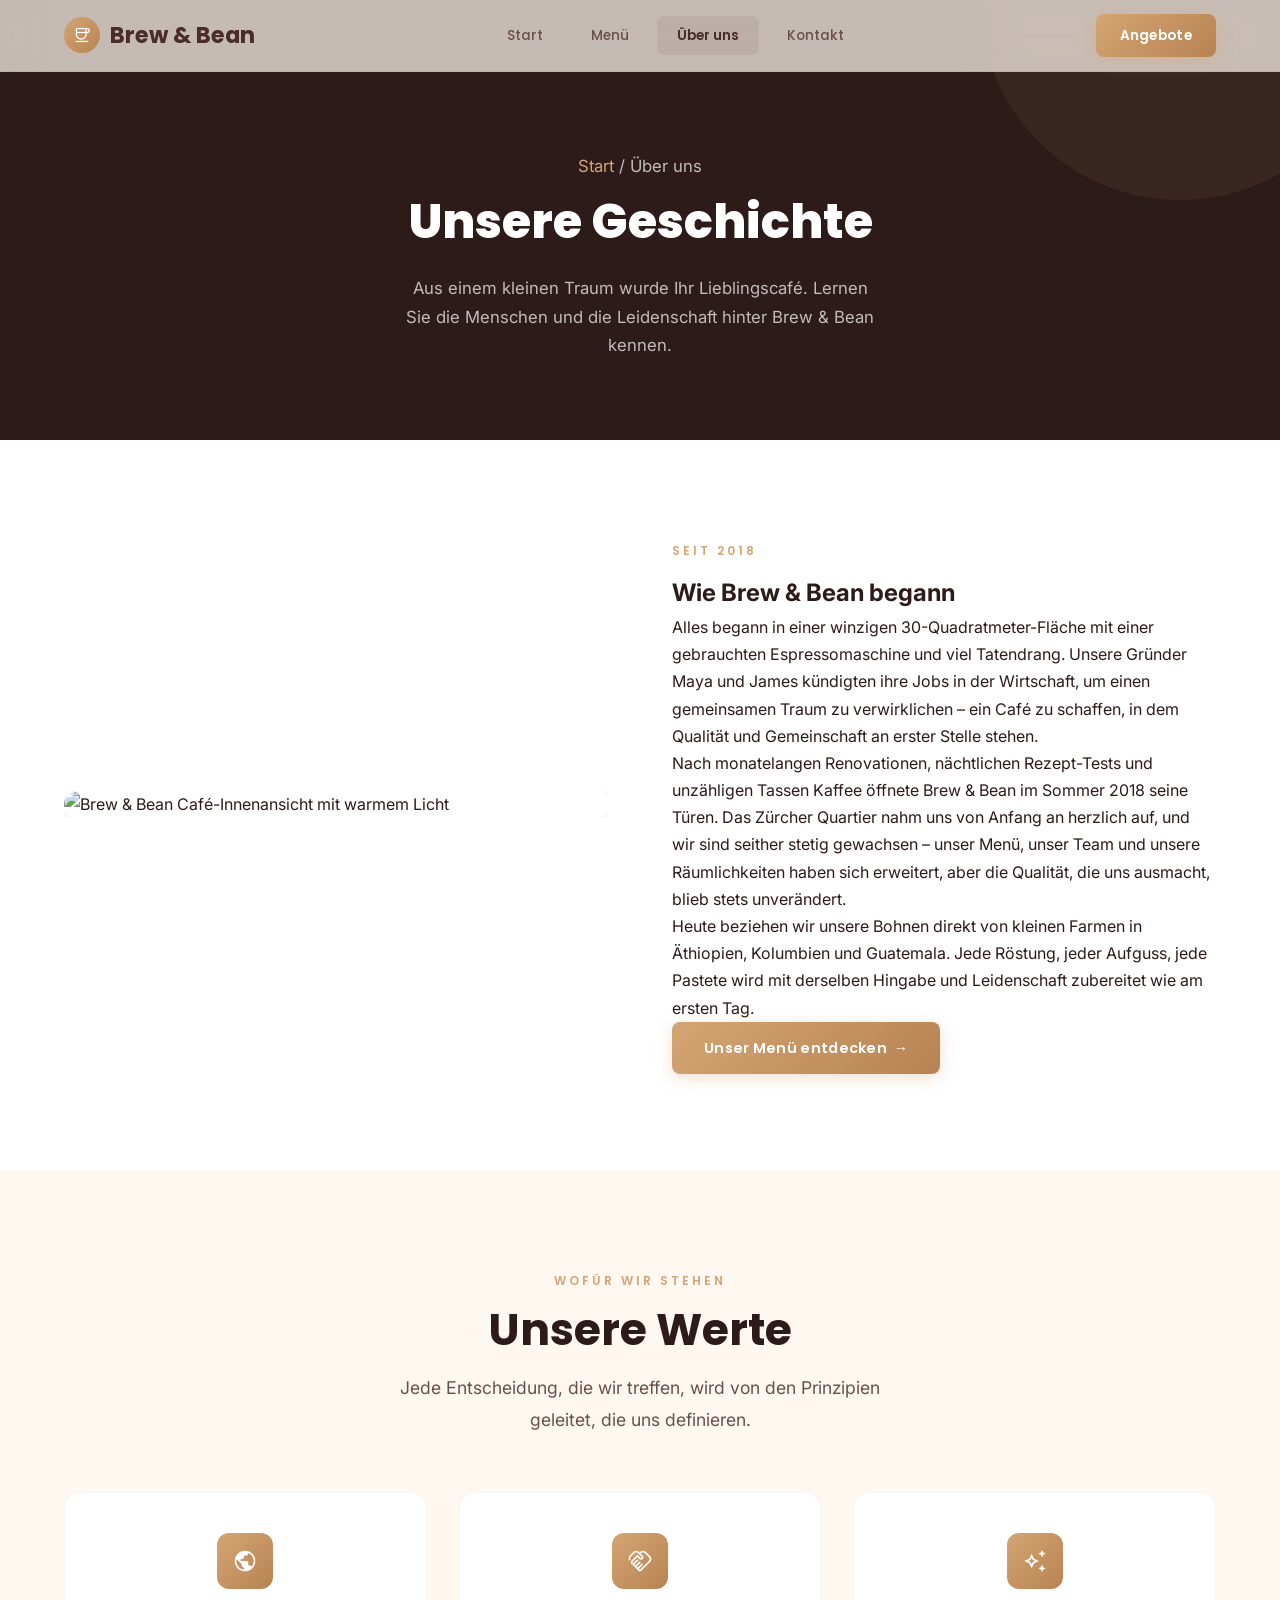
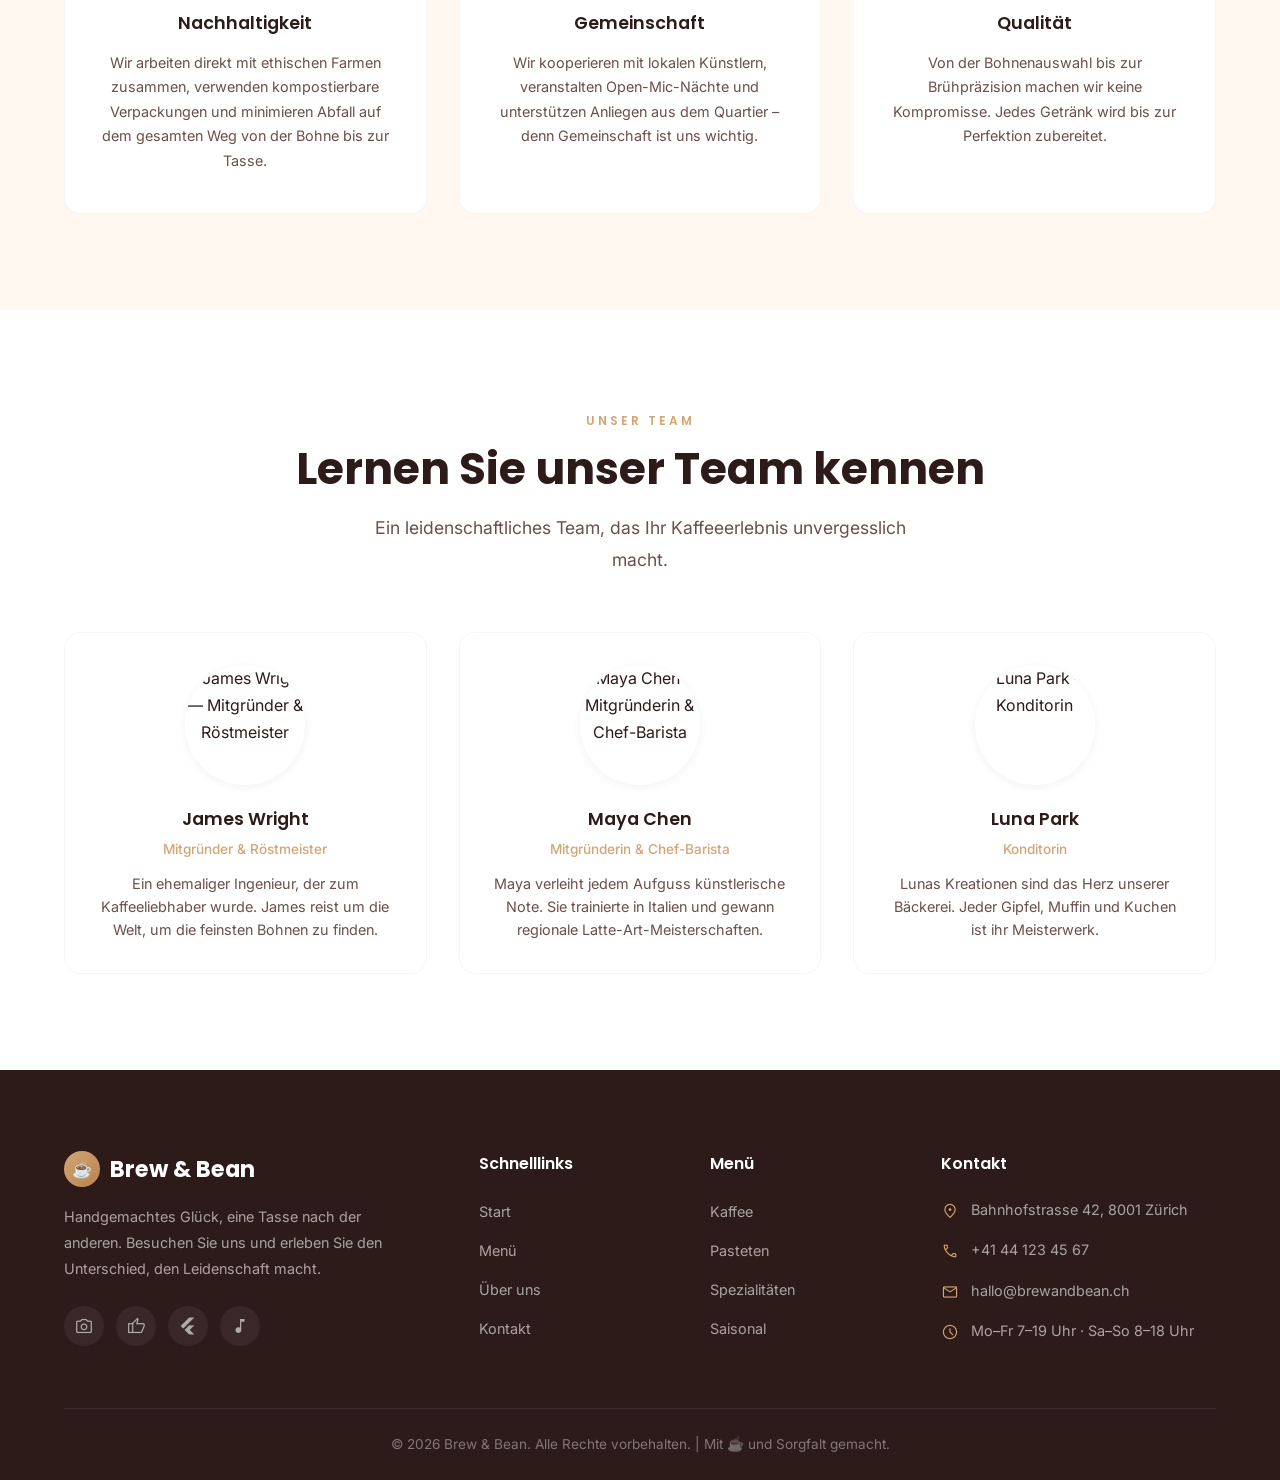
==== about.html @ ecceb987 "first commit" ====
<!DOCTYPE html>
<html lang="de">
<head>
  <meta charset="UTF-8">
  <meta name="viewport" content="width=device-width, initial-scale=1.0">
  <meta name="description" content="Erfahren Sie die Geschichte von Brew & Bean – unsere Leidenschaft für Kaffee, unsere Werte und das Team, das jede Tasse besonders macht.">
  <meta name="keywords" content="Café Zürich, Brew & Bean Geschichte, Kaffee Team, Baristas, Kaffee Werte">
  <meta name="theme-color" content="#2D1B1A">
  <meta property="og:title" content="Über uns — Brew & Bean Kaffee Zürich">
  <meta property="og:description" content="Entdecken Sie die Geschichte, Werte und das Team hinter Brew & Bean – wo Leidenschaft auf Kaffee trifft.">
  <meta property="og:type" content="website">
  <meta property="og:url" content="https://brewandbean.ch/about.html">
  <meta property="og:image" content="https://images.unsplash.com/photo-1442512595331-e89e73853f31?w=1200&q=80">
  <link rel="canonical" href="https://brewandbean.ch/about.html">
  <link rel="preconnect" href="https://fonts.googleapis.com">
  <link rel="preconnect" href="https://fonts.gstatic.com" crossorigin>
  <link href="https://fonts.googleapis.com/css2?family=Inter:wght@400;500;600&family=Poppins:wght@500;600;700;800&display=swap" rel="stylesheet">
  <link href="https://fonts.googleapis.com/css2?family=Material+Symbols+Outlined:opsz,wght,FILL,GRAD@20..48,100..700,0..1,-50..200" rel="stylesheet">
  <link rel="stylesheet" href="css/style.css">
  <title>Über uns — Brew & Bean | Unsere Geschichte & Team in Zürich</title>
</head>
<body>
  <a href="#main-content" class="skip-link">Direkt zum Inhalt</a>

  <!-- ===== NAVIGATION ===== -->
  <header class="nav" role="banner">
    <div class="container">
      <a href="index.html" class="nav-logo" aria-label="Brew & Bean Startseite">
        <span class="nav-logo-icon" aria-hidden="true"><span class="material-symbols-outlined" aria-hidden="true">coffee</span></span>
        Brew & Bean
      </a>
      <button class="nav-toggle" aria-label="Navigationsmenü umschalten" aria-expanded="false">
        <span></span><span></span><span></span>
      </button>
      <nav class="nav-links" role="navigation" aria-label="Hauptnavigation">
        <a href="index.html">Start</a>
        <a href="menu.html">Menü</a>
        <a href="about.html" aria-current="page">Über uns</a>
        <a href="contact.html">Kontakt</a>
      </nav>
      <div class="nav-cta">
        <a href="menu.html" class="btn btn-primary">Angebote</a>
      </div>
    </div>
  </header>

  <!-- ===== PAGE HERO ===== -->
  <section class="page-hero" id="main-content">
    <div class="container">
      <p class="page-hero-breadcrumb"><a href="index.html">Start</a> / Über uns</p>
      <h1>Unsere Geschichte</h1>
      <p>Aus einem kleinen Traum wurde Ihr Lieblingscafé. Lernen Sie die Menschen und die Leidenschaft hinter Brew & Bean kennen.</p>
    </div>
  </section>

  <!-- ===== STORY ===== -->
  <section class="about-story section" aria-labelledby="story-title">
    <div class="container">
      <div class="about-story-grid">
        <div>
          <img class="about-hero-image reveal" src="https://images.unsplash.com/photo-1442512595331-e89e73853f31?w=700&q=80" alt="Brew & Bean Café-Innenansicht mit warmem Licht" loading="lazy">
        </div>
        <div class="animate">
          <span class="section-label">Seit 2018</span>
          <h2 id="story-title">Wie Brew & Bean begann</h2>
          <p>Alles begann in einer winzigen 30-Quadratmeter-Fläche mit einer gebrauchten Espressomaschine und viel Tatendrang. Unsere Gründer Maya und James kündigten ihre Jobs in der Wirtschaft, um einen gemeinsamen Traum zu verwirklichen – ein Café zu schaffen, in dem Qualität und Gemeinschaft an erster Stelle stehen.</p>
          <p>Nach monatelangen Renovationen, nächtlichen Rezept-Tests und unzähligen Tassen Kaffee öffnete Brew & Bean im Sommer 2018 seine Türen. Das Zürcher Quartier nahm uns von Anfang an herzlich auf, und wir sind seither stetig gewachsen – unser Menü, unser Team und unsere Räumlichkeiten haben sich erweitert, aber die Qualität, die uns ausmacht, blieb stets unverändert.</p>
          <p>Heute beziehen wir unsere Bohnen direkt von kleinen Farmen in Äthiopien, Kolumbien und Guatemala. Jede Röstung, jeder Aufguss, jede Pastete wird mit derselben Hingabe und Leidenschaft zubereitet wie am ersten Tag.</p>
          <a href="menu.html" class="btn btn-primary">Unser Menü entdecken &nbsp;→</a>
        </div>
      </div>
    </div>
  </section>

  <!-- ===== VALUES ===== -->
  <section class="about-values section" aria-labelledby="values-title">
    <div class="container">
      <div class="text-center animate">
        <span class="section-label">Wofür wir stehen</span>
        <h2 class="section-title" id="values-title">Unsere Werte</h2>
        <p class="section-subtitle">Jede Entscheidung, die wir treffen, wird von den Prinzipien geleitet, die uns definieren.</p>
      </div>
      <div class="values-grid">
        <article class="value-card animate delay-1">
          <div class="value-icon" aria-hidden="true"><span class="material-symbols-outlined" aria-hidden="true">public</span></div>
          <h3>Nachhaltigkeit</h3>
          <p>Wir arbeiten direkt mit ethischen Farmen zusammen, verwenden kompostierbare Verpackungen und minimieren Abfall auf dem gesamten Weg von der Bohne bis zur Tasse.</p>
        </article>
        <article class="value-card animate delay-2">
          <div class="value-icon" aria-hidden="true"><span class="material-symbols-outlined" aria-hidden="true">handshake</span></div>
          <h3>Gemeinschaft</h3>
          <p>Wir kooperieren mit lokalen Künstlern, veranstalten Open-Mic-Nächte und unterstützen Anliegen aus dem Quartier – denn Gemeinschaft ist uns wichtig.</p>
        </article>
        <article class="value-card animate delay-3">
          <div class="value-icon" aria-hidden="true"><span class="material-symbols-outlined" aria-hidden="true">auto_awesome</span></div>
          <h3>Qualität</h3>
          <p>Von der Bohnenauswahl bis zur Brühpräzision machen wir keine Kompromisse. Jedes Getränk wird bis zur Perfektion zubereitet.</p>
        </article>
      </div>
    </div>
  </section>

  <!-- ===== TEAM ===== -->
  <section class="about-team section" aria-labelledby="team-title">
    <div class="container">
      <div class="text-center animate">
        <span class="section-label">Unser Team</span>
        <h2 class="section-title" id="team-title">Lernen Sie unser Team kennen</h2>
        <p class="section-subtitle">Ein leidenschaftliches Team, das Ihr Kaffeeerlebnis unvergesslich macht.</p>
      </div>
      <div class="team-grid">
        <article class="team-card animate delay-1">
          <img class="team-photo" src="https://images.unsplash.com/photo-1507003211169-0a1dd7228f2d?w=200&q=80" alt="James Wright — Mitgründer & Röstmeister" loading="lazy">
          <h3>James Wright</h3>
          <p class="role">Mitgründer & Röstmeister</p>
          <p>Ein ehemaliger Ingenieur, der zum Kaffeeliebhaber wurde. James reist um die Welt, um die feinsten Bohnen zu finden.</p>
        </article>
        <article class="team-card animate delay-2">
          <img class="team-photo" src="https://images.unsplash.com/photo-1494790108377-be9c29b29330?w=200&q=80" alt="Maya Chen — Mitgründerin & Chef-Barista" loading="lazy">
          <h3>Maya Chen</h3>
          <p class="role">Mitgründerin & Chef-Barista</p>
          <p>Maya verleiht jedem Aufguss künstlerische Note. Sie trainierte in Italien und gewann regionale Latte-Art-Meisterschaften.</p>
        </article>
        <article class="team-card animate delay-3">
          <img class="team-photo" src="https://images.unsplash.com/photo-1438761681033-6461ffad8d80?w=200&q=80" alt="Luna Park — Konditorin" loading="lazy">
          <h3>Luna Park</h3>
          <p class="role">Konditorin</p>
          <p>Lunas Kreationen sind das Herz unserer Bäckerei. Jeder Gipfel, Muffin und Kuchen ist ihr Meisterwerk.</p>
        </article>
      </div>
    </div>
  </section>

  <!-- ===== FOOTER ===== -->
  <footer class="footer" role="contentinfo">
    <div class="container">
      <div class="footer-grid">
        <div class="footer-brand">
          <a href="index.html" class="nav-logo" aria-label="Brew & Bean Startseite">
            <span class="nav-logo-icon" aria-hidden="true">☕</span>
            Brew & Bean
          </a>
          <p>Handgemachtes Glück, eine Tasse nach der anderen. Besuchen Sie uns und erleben Sie den Unterschied, den Leidenschaft macht.</p>
          <div class="footer-social">
            <a href="#" aria-label="Folgen Sie uns auf Instagram"><span class="material-symbols-outlined" aria-hidden="true">camera_alt</span></a>
            <a href="#" aria-label="Folgen Sie uns auf Facebook"><span class="material-symbols-outlined" aria-hidden="true">thumb_up</span></a>
            <a href="#" aria-label="Folgen Sie uns auf Twitter"><span class="material-symbols-outlined" aria-hidden="true">flutter</span></a>
            <a href="#" aria-label="Folgen Sie uns auf TikTok"><span class="material-symbols-outlined" aria-hidden="true">music_note</span></a>
          </div>
        </div>
        <div>
          <h4>Schnelllinks</h4>
          <ul class="footer-links">
            <li><a href="index.html">Start</a></li>
            <li><a href="menu.html">Menü</a></li>
            <li><a href="about.html">Über uns</a></li>
            <li><a href="contact.html">Kontakt</a></li>
          </ul>
        </div>
        <div>
          <h4>Menü</h4>
          <ul class="footer-links">
            <li><a href="menu.html">Kaffee</a></li>
            <li><a href="menu.html">Pasteten</a></li>
            <li><a href="menu.html">Spezialitäten</a></li>
            <li><a href="menu.html">Saisonal</a></li>
          </ul>
        </div>
        <div>
          <h4>Kontakt</h4>
          <ul class="footer-contact">
            <li><span class="icon" aria-hidden="true"><span class="material-symbols-outlined" aria-hidden="true">location_on</span></span> Bahnhofstrasse 42, 8001 Zürich</li>
            <li><span class="icon" aria-hidden="true"><span class="material-symbols-outlined" aria-hidden="true">phone</span></span> +41 44 123 45 67</li>
            <li><span class="icon" aria-hidden="true"><span class="material-symbols-outlined" aria-hidden="true">mail</span></span> hallo@brewandbean.ch</li>
            <li><span class="icon" aria-hidden="true"><span class="material-symbols-outlined" aria-hidden="true">access_time</span></span> Mo–Fr 7–19 Uhr · Sa–So 8–18 Uhr</li>
          </ul>
        </div>
      </div>
      <div class="footer-bottom">
        <p>&copy; 2026 Brew & Bean. Alle Rechte vorbehalten. | Mit ☕ und Sorgfalt gemacht.</p>
      </div>
    </div>
  </footer>

  <button class="back-to-top" aria-label="Nach oben scrollen">↑</button>
  <script src="js/main.js"></script>
</body>
</html>
---- css/style.css ----
*,
*::before,
*::after {
  margin: 0;
  padding: 0;
  box-sizing: border-box;
}

:root {
  --cream: #FFF8F0;
  --dark-coffee: #2D1B1A;
  --medium-brown: #6B4F4A;
  --amber: #D4A574;
  --rich-coffee: #4A2C2A;
  --white: #FFFFFF;
  --light-beige: #F5EDE3;
  --gradient: linear-gradient(135deg, #D4A574, #B88352);
  --shadow-sm: 0 2px 8px rgba(45, 27, 26, 0.06);
  --shadow-md: 0 8px 24px rgba(45, 27, 26, 0.1);
  --shadow-lg: 0 16px 48px rgba(45, 27, 26, 0.12);
  --radius-sm: 8px;
  --radius-md: 12px;
  --radius-lg: 16px;
  --radius-xl: 24px;
  --font-heading: 'Poppins', sans-serif;
  --font-body: 'Inter', sans-serif;
  --nav-height: 72px;
  --max-width: 1200px;
  --transition: 0.3s cubic-bezier(0.4, 0, 0.2, 1);
}

html {
  scroll-behavior: smooth;
  scroll-padding-top: var(--nav-height);
}

body {
  font-family: var(--font-body);
  background-color: var(--cream);
  color: var(--dark-coffee);
  line-height: 1.7;
  overflow-x: hidden;
  -webkit-font-smoothing: antialiased;
  -moz-osx-font-smoothing: grayscale;
}

a {
  text-decoration: none;
  color: inherit;
}

ul {
  list-style: none;
}

img {
  max-width: 100%;
  height: auto;
  display: block;
}

.container {
  width: 100%;
  max-width: var(--max-width);
  margin: 0 auto;
  padding: 0 24px;
}

.section {
  padding: 96px 0;
}

.section-label {
  display: inline-block;
  font-family: var(--font-heading);
  font-weight: 600;
  font-size: 0.75rem;
  letter-spacing: 3px;
  text-transform: uppercase;
  color: var(--amber);
  margin-bottom: 12px;
}

.section-title {
  font-family: var(--font-heading);
  font-weight: 700;
  font-size: clamp(2rem, 4vw, 2.75rem);
  color: var(--dark-coffee);
  margin-bottom: 16px;
  line-height: 1.2;
}

.section-subtitle {
  font-size: 1.1rem;
  color: var(--medium-brown);
  max-width: 540px;
  line-height: 1.8;
}

.text-center {
  text-align: center;
}

.text-center .section-subtitle {
  margin: 0 auto;
}

.btn {
  display: inline-flex;
  align-items: center;
  gap: 8px;
  font-family: var(--font-heading);
  font-weight: 600;
  font-size: 0.9rem;
  padding: 14px 32px;
  border: none;
  border-radius: var(--radius-sm);
  cursor: pointer;
  transition: var(--transition);
  letter-spacing: 0.3px;
}

.btn-primary {
  background: var(--gradient);
  color: var(--white);
  box-shadow: 0 4px 16px rgba(212, 165, 116, 0.35);
}

.btn-primary:hover {
  transform: translateY(-2px);
  box-shadow: 0 8px 24px rgba(212, 165, 116, 0.45);
}

.btn-primary:active {
  transform: translateY(0);
}

.btn-outline {
  background: transparent;
  color: var(--rich-coffee);
  border: 2px solid var(--rich-coffee);
}

.btn-outline:hover {
  background: var(--rich-coffee);
  color: var(--white);
  transform: translateY(-2px);
}

.btn-white {
  background: var(--white);
  color: var(--rich-coffee);
}

.btn-white:hover {
  background: var(--light-beige);
  transform: translateY(-2px);
}

/* ========== SKIP LINK ========== */
.skip-link {
  position: absolute;
  top: -100%;
  left: 16px;
  padding: 12px 24px;
  background: var(--rich-coffee);
  color: var(--white);
  z-index: 10000;
  border-radius: var(--radius-sm);
  font-weight: 600;
  transition: top 0.3s;
}

.skip-link:focus {
  top: 16px;
}

/* ========== NAVIGATION ========== */
.nav {
  position: fixed;
  top: 0;
  left: 0;
  right: 0;
  height: var(--nav-height);
  z-index: 1000;
  background: rgba(255, 248, 240, 0.85);
  backdrop-filter: blur(20px);
  -webkit-backdrop-filter: blur(20px);
  border-bottom: 1px solid rgba(45, 27, 26, 0.06);
  transition: var(--transition);
}

.nav.scrolled {
  box-shadow: var(--shadow-sm);
}

.nav .container {
  display: flex;
  align-items: center;
  justify-content: space-between;
  height: 100%;
}

.nav-logo {
  display: flex;
  align-items: center;
  gap: 10px;
  font-family: var(--font-heading);
  font-weight: 700;
  font-size: 1.4rem;
  color: var(--rich-coffee);
}

.nav-logo-icon {
  width: 36px;
  height: 36px;
  background: var(--gradient);
  border-radius: 50%;
  display: flex;
  align-items: center;
  justify-content: center;
  font-size: 1rem;
  color: var(--white);
}

.nav-links {
  display: flex;
  align-items: center;
  gap: 8px;
}

.nav-links a {
  font-family: var(--font-heading);
  font-weight: 500;
  font-size: 0.85rem;
  padding: 8px 20px;
  border-radius: var(--radius-sm);
  color: var(--medium-brown);
  transition: var(--transition);
  position: relative;
}

.nav-links a:hover {
  color: var(--rich-coffee);
  background: rgba(74, 44, 42, 0.06);
}

.nav-links a[aria-current="page"] {
  color: var(--rich-coffee);
  background: rgba(74, 44, 42, 0.08);
  font-weight: 600;
}

.nav-cta {
  display: flex;
  align-items: center;
  gap: 12px;
}

.nav-cta .btn {
  padding: 10px 24px;
  font-size: 0.85rem;
}

.nav-toggle {
  display: none;
  flex-direction: column;
  gap: 5px;
  background: none;
  border: none;
  cursor: pointer;
  padding: 4px;
  z-index: 1001;
}

.nav-toggle span {
  display: block;
  width: 24px;
  height: 2px;
  background: var(--rich-coffee);
  border-radius: 2px;
  transition: var(--transition);
  transform-origin: center;
}

.nav-toggle.active span:nth-child(1) {
  transform: rotate(45deg) translate(5px, 5px);
}

.nav-toggle.active span:nth-child(2) {
  opacity: 0;
}

.nav-toggle.active span:nth-child(3) {
  transform: rotate(-45deg) translate(5px, -5px);
}

@media (max-width: 768px) {
  .nav-toggle {
    display: flex;
  }

  .nav-links {
    position: fixed;
    top: 0;
    right: -100%;
    width: 280px;
    height: 100vh;
    background: var(--white);
    flex-direction: column;
    padding: 96px 32px 32px;
    gap: 4px;
    box-shadow: var(--shadow-lg);
    transition: right 0.4s cubic-bezier(0.4, 0, 0.2, 1);
    align-items: stretch;
  }

  .nav-links.open {
    right: 0;
  }

  .nav-links a {
    padding: 14px 16px;
    font-size: 1rem;
    border-radius: var(--radius-sm);
    color: var(--medium-brown);
    font-weight: 500;
  }

  .nav-links a:hover {
    color: var(--rich-coffee);
    background: rgba(74, 44, 42, 0.06);
  }

  .nav-links a[aria-current="page"] {
    color: var(--rich-coffee);
    background: rgba(74, 44, 42, 0.08);
    font-weight: 600;
  }

  .nav-cta .btn {
    display: none;
  }

  .nav-overlay {
    position: fixed;
    inset: 0;
    background: rgba(45, 27, 26, 0.4);
    z-index: 998;
    opacity: 0;
    pointer-events: none;
    transition: opacity 0.4s;
  }

  .nav-overlay.open {
    opacity: 1;
    pointer-events: all;
  }
}

/* ========== HERO ========== */
.hero {
  min-height: 100vh;
  display: flex;
  align-items: center;
  position: relative;
  overflow: hidden;
  padding-top: var(--nav-height);
}

.hero-bg {
  position: absolute;
  inset: 0;
  z-index: 0;
}

.hero-bg img {
  width: 100%;
  height: 100%;
  object-fit: cover;
}

.hero-overlay {
  position: absolute;
  inset: 0;
  background: linear-gradient(135deg, rgba(45, 27, 26, 0.7) 0%, rgba(45, 27, 26, 0.3) 100%);
  z-index: 1;
}

.hero .container {
  position: relative;
  z-index: 2;
  display: grid;
  grid-template-columns: 1fr 1fr;
  gap: 48px;
  align-items: center;
}

.hero-content {
  max-width: 600px;
}

.hero-badge {
  display: inline-flex;
  align-items: center;
  gap: 8px;
  background: rgba(255, 255, 255, 0.12);
  backdrop-filter: blur(8px);
  border: 1px solid rgba(255, 255, 255, 0.15);
  padding: 8px 20px;
  border-radius: 100px;
  font-size: 0.8rem;
  color: rgba(255, 255, 255, 0.9);
  font-weight: 500;
  margin-bottom: 24px;
}

.hero-badge-dot {
  width: 8px;
  height: 8px;
  background: #4ADE80;
  border-radius: 50%;
  animation: pulse-dot 2s infinite;
}

@keyframes pulse-dot {
  0%, 100% { opacity: 1; }
  50% { opacity: 0.4; }
}

.hero-title {
  font-family: var(--font-heading);
  font-weight: 800;
  font-size: clamp(2.5rem, 6vw, 4rem);
  color: var(--white);
  line-height: 1.1;
  margin-bottom: 20px;
}

.hero-title span {
  background: var(--gradient);
  -webkit-background-clip: text;
  -webkit-text-fill-color: transparent;
  background-clip: text;
}

.hero-text {
  font-size: 1.1rem;
  color: rgba(255, 255, 255, 0.8);
  line-height: 1.8;
  margin-bottom: 32px;
  max-width: 480px;
}

.hero-buttons {
  display: flex;
  gap: 16px;
  flex-wrap: wrap;
}

.hero-image {
  display: flex;
  justify-content: center;
  align-items: center;
}

.hero-image-wrap {
  position: relative;
  width: 100%;
  max-width: 480px;
  aspect-ratio: 1;
  display: flex;
  align-items: center;
  justify-content: center;
}

.hero-image-glow {
  position: absolute;
  width: 80%;
  height: 80%;
  background: radial-gradient(circle, rgba(212, 165, 116, 0.3) 0%, transparent 70%);
  border-radius: 50%;
  animation: float 6s ease-in-out infinite;
}

@keyframes float {
  0%, 100% { transform: translateY(0) scale(1); }
  50% { transform: translateY(-16px) scale(1.02); }
}

.hero-image-wrap img {
  position: relative;
  z-index: 1;
  width: 90%;
  height: auto;
  filter: drop-shadow(0 20px 60px rgba(45, 27, 26, 0.3));
  animation: float 6s ease-in-out infinite;
  animation-delay: 0.5s;
  border-radius: var(--radius-xl);
}

.hero-stats {
  display: flex;
  gap: 48px;
  margin-top: 48px;
}

.hero-stat {
  text-align: center;
}

.hero-stat-number {
  font-family: var(--font-heading);
  font-weight: 700;
  font-size: 1.8rem;
  color: var(--white);
  line-height: 1;
}

.hero-stat-label {
  font-size: 0.8rem;
  color: rgba(255, 255, 255, 0.6);
  margin-top: 4px;
}

@media (max-width: 968px) {
  .hero .container {
    grid-template-columns: 1fr;
    text-align: center;
  }

  .hero-content {
    max-width: 100%;
  }

  .hero-text {
    margin: 0 auto 32px;
  }

  .hero-buttons {
    justify-content: center;
  }

  .hero-stats {
    justify-content: center;
  }

  .hero-image {
    order: -1;
  }

  .hero-image-wrap {
    max-width: 320px;
  }
}

@media (max-width: 480px) {
  .hero-stats {
    gap: 24px;
    flex-wrap: wrap;
  }

  .hero-buttons {
    flex-direction: column;
    align-items: center;
  }
}

/* ========== FEATURES / HIGHLIGHTS ========== */
.features {
  background: var(--white);
}

.features-grid {
  display: grid;
  grid-template-columns: repeat(3, 1fr);
  gap: 32px;
  margin-top: 56px;
}

.feature-card {
  background: var(--cream);
  border-radius: var(--radius-lg);
  padding: 40px 32px;
  text-align: center;
  transition: var(--transition);
  border: 1px solid rgba(45, 27, 26, 0.04);
}

.feature-card:hover {
  transform: translateY(-8px);
  box-shadow: var(--shadow-md);
}

.feature-icon {
  width: 64px;
  height: 64px;
  margin: 0 auto 24px;
  background: var(--gradient);
  border-radius: var(--radius-md);
  display: flex;
  align-items: center;
  justify-content: center;
  font-size: 1.5rem;
}

.feature-card h3 {
  font-family: var(--font-heading);
  font-weight: 600;
  font-size: 1.2rem;
  margin-bottom: 12px;
}

.feature-card p {
  color: var(--medium-brown);
  font-size: 0.95rem;
  line-height: 1.7;
}

@media (max-width: 768px) {
  .features-grid {
    grid-template-columns: 1fr;
  }
}

/* ========== MENU PREVIEW ========== */
.menu-preview {
  background: var(--cream);
}

.menu-preview-grid {
  display: grid;
  grid-template-columns: repeat(3, 1fr);
  gap: 28px;
  margin-top: 56px;
}

.menu-item-card {
  background: var(--white);
  border-radius: var(--radius-lg);
  overflow: hidden;
  transition: var(--transition);
  box-shadow: var(--shadow-sm);
  border: 1px solid rgba(45, 27, 26, 0.04);
}

.menu-item-card:hover {
  transform: translateY(-6px);
  box-shadow: var(--shadow-md);
}

.menu-item-image {
  width: 100%;
  aspect-ratio: 4/3;
  object-fit: cover;
}

.menu-item-body {
  padding: 24px;
}

.menu-item-category {
  font-family: var(--font-heading);
  font-weight: 600;
  font-size: 0.7rem;
  letter-spacing: 2px;
  text-transform: uppercase;
  color: var(--amber);
  margin-bottom: 8px;
}

.menu-item-name {
  font-family: var(--font-heading);
  font-weight: 600;
  font-size: 1.1rem;
  margin-bottom: 8px;
}

.menu-item-desc {
  font-size: 0.9rem;
  color: var(--medium-brown);
  line-height: 1.6;
  margin-bottom: 16px;
}

.menu-item-bottom {
  display: flex;
  align-items: center;
  justify-content: space-between;
}

.menu-item-price {
  font-family: var(--font-heading);
  font-weight: 700;
  font-size: 1.2rem;
  color: var(--rich-coffee);
}

.menu-item-rating {
  display: flex;
  align-items: center;
  gap: 4px;
  font-size: 0.85rem;
  color: var(--medium-brown);
}

.menu-cta {
  text-align: center;
  margin-top: 48px;
}

@media (max-width: 968px) {
  .menu-preview-grid {
    grid-template-columns: repeat(2, 1fr);
  }
}

@media (max-width: 600px) {
  .menu-preview-grid {
    grid-template-columns: 1fr;
    max-width: 400px;
    margin-left: auto;
    margin-right: auto;
  }
}

/* ========== ABOUT SECTION ========== */
.about-section {
  background: var(--white);
}

.about-grid {
  display: grid;
  grid-template-columns: 1fr 1fr;
  gap: 64px;
  align-items: center;
  margin-top: 56px;
}

.about-image-wrap {
  position: relative;
  border-radius: var(--radius-xl);
  overflow: hidden;
  box-shadow: var(--shadow-lg);
}

.about-image-wrap img {
  width: 100%;
  height: 100%;
  object-fit: cover;
  aspect-ratio: 4/3;
}

.about-image-badge {
  position: absolute;
  bottom: 24px;
  left: 24px;
  background: rgba(255, 255, 255, 0.95);
  backdrop-filter: blur(8px);
  padding: 20px 24px;
  border-radius: var(--radius-md);
  box-shadow: var(--shadow-md);
}

.about-image-badge strong {
  display: block;
  font-family: var(--font-heading);
  font-size: 1.5rem;
  color: var(--rich-coffee);
}

.about-image-badge span {
  font-size: 0.85rem;
  color: var(--medium-brown);
}

.about-text h2 {
  font-family: var(--font-heading);
  font-weight: 700;
  font-size: clamp(1.8rem, 3vw, 2.5rem);
  margin-bottom: 20px;
  color: var(--dark-coffee);
}

.about-text p {
  color: var(--medium-brown);
  line-height: 1.8;
  margin-bottom: 16px;
}

.about-text .btn {
  margin-top: 16px;
}

@media (max-width: 768px) {
  .about-grid {
    grid-template-columns: 1fr;
    gap: 40px;
  }
}

/* ========== TESTIMONIALS ========== */
.testimonials {
  background: var(--dark-coffee);
  color: var(--white);
  position: relative;
  overflow: hidden;
}

.testimonials .section-title {
  color: var(--white);
}

.testimonials .section-subtitle {
  color: rgba(255, 255, 255, 0.6);
}

.testimonials-grid {
  display: grid;
  grid-template-columns: repeat(3, 1fr);
  gap: 28px;
  margin-top: 56px;
}

.testimonial-card {
  background: rgba(255, 255, 255, 0.06);
  backdrop-filter: blur(12px);
  border: 1px solid rgba(255, 255, 255, 0.08);
  border-radius: var(--radius-lg);
  padding: 32px;
  transition: var(--transition);
}

.testimonial-card:hover {
  background: rgba(255, 255, 255, 0.1);
  transform: translateY(-4px);
}

.testimonial-stars {
  color: #FBBF24;
  font-size: 1rem;
  margin-bottom: 16px;
  letter-spacing: 2px;
}

.testimonial-text {
  font-size: 0.95rem;
  line-height: 1.7;
  color: rgba(255, 255, 255, 0.8);
  margin-bottom: 20px;
  font-style: italic;
}

.testimonial-author {
  display: flex;
  align-items: center;
  gap: 12px;
}

.testimonial-avatar {
  width: 44px;
  height: 44px;
  border-radius: 50%;
  object-fit: cover;
  background: var(--amber);
}

.testimonial-name {
  font-family: var(--font-heading);
  font-weight: 600;
  font-size: 0.9rem;
}

.testimonial-role {
  font-size: 0.8rem;
  color: rgba(255, 255, 255, 0.5);
}

@media (max-width: 968px) {
  .testimonials-grid {
    grid-template-columns: repeat(2, 1fr);
  }
}

@media (max-width: 600px) {
  .testimonials-grid {
    grid-template-columns: 1fr;
  }
}

/* ========== NEWSLETTER ========== */
.newsletter {
  background: var(--gradient);
  position: relative;
  overflow: hidden;
}

.newsletter::before {
  content: '';
  position: absolute;
  width: 300px;
  height: 300px;
  border-radius: 50%;
  background: rgba(255, 255, 255, 0.05);
  top: -100px;
  right: -100px;
}

.newsletter::after {
  content: '';
  position: absolute;
  width: 200px;
  height: 200px;
  border-radius: 50%;
  background: rgba(255, 255, 255, 0.05);
  bottom: -80px;
  left: -80px;
}

.newsletter .container {
  position: relative;
  z-index: 1;
  text-align: center;
}

.newsletter h2 {
  font-family: var(--font-heading);
  font-weight: 700;
  font-size: clamp(1.8rem, 3vw, 2.2rem);
  color: var(--white);
  margin-bottom: 12px;
}

.newsletter p {
  color: rgba(255, 255, 255, 0.85);
  margin-bottom: 32px;
}

.newsletter-form {
  display: flex;
  gap: 12px;
  max-width: 480px;
  margin: 0 auto;
}

.newsletter-form input {
  flex: 1;
  padding: 16px 20px;
  border: none;
  border-radius: var(--radius-sm);
  font-family: var(--font-body);
  font-size: 0.95rem;
  outline: none;
  background: rgba(255, 255, 255, 0.95);
  transition: var(--transition);
}

.newsletter-form input:focus {
  box-shadow: 0 0 0 4px rgba(255, 255, 255, 0.2);
}

.newsletter-form .btn {
  background: var(--dark-coffee);
  color: var(--white);
  box-shadow: none;
}

.newsletter-form .btn:hover {
  background: #1a0f0e;
  transform: translateY(-2px);
}

@media (max-width: 480px) {
  .newsletter-form {
    flex-direction: column;
  }
}

/* ========== FOOTER ========== */
.footer {
  background: var(--dark-coffee);
  color: rgba(255, 255, 255, 0.8);
  padding: 80px 0 0;
}

.footer-grid {
  display: grid;
  grid-template-columns: 2fr 1fr 1fr 1.5fr;
  gap: 48px;
  padding-bottom: 48px;
  border-bottom: 1px solid rgba(255, 255, 255, 0.08);
}

.footer-brand .nav-logo {
  color: var(--white);
  margin-bottom: 16px;
}

.footer-brand p {
  font-size: 0.9rem;
  line-height: 1.8;
  color: rgba(255, 255, 255, 0.6);
  max-width: 320px;
}

.footer-social {
  display: flex;
  gap: 12px;
  margin-top: 24px;
}

.footer-social a {
  width: 40px;
  height: 40px;
  border-radius: 50%;
  background: rgba(255, 255, 255, 0.06);
  display: flex;
  align-items: center;
  justify-content: center;
  color: rgba(255, 255, 255, 0.6);
  transition: var(--transition);
  font-size: 0.9rem;
}

.footer-social a:hover {
  background: var(--amber);
  color: var(--white);
  transform: translateY(-2px);
}

.footer h4 {
  font-family: var(--font-heading);
  font-weight: 600;
  font-size: 1rem;
  color: var(--white);
  margin-bottom: 20px;
}

.footer-links li {
  margin-bottom: 12px;
}

.footer-links a {
  font-size: 0.9rem;
  color: rgba(255, 255, 255, 0.6);
  transition: var(--transition);
}

.footer-links a:hover {
  color: var(--amber);
}

.footer-contact li {
  display: flex;
  gap: 12px;
  font-size: 0.9rem;
  color: rgba(255, 255, 255, 0.6);
  margin-bottom: 16px;
}

.footer-contact .icon {
  color: var(--amber);
  flex-shrink: 0;
}

.footer-bottom {
  padding: 24px 0;
  text-align: center;
  font-size: 0.85rem;
  color: rgba(255, 255, 255, 0.4);
}

@media (max-width: 968px) {
  .footer-grid {
    grid-template-columns: repeat(2, 1fr);
    gap: 40px;
  }

  .footer-brand {
    grid-column: 1 / -1;
  }
}

@media (max-width: 480px) {
  .footer-grid {
    grid-template-columns: 1fr;
  }
}

/* ========== MENU PAGE ========== */
.page-hero {
  padding: calc(var(--nav-height) + 80px) 0 80px;
  background: var(--dark-coffee);
  position: relative;
  overflow: hidden;
  text-align: center;
}

.page-hero::after {
  content: '';
  position: absolute;
  width: 400px;
  height: 400px;
  border-radius: 50%;
  background: rgba(212, 165, 116, 0.08);
  top: -200px;
  right: -100px;
}

.page-hero .container {
  position: relative;
  z-index: 1;
}

.page-hero h1 {
  font-family: var(--font-heading);
  font-weight: 800;
  font-size: clamp(2rem, 4vw, 3rem);
  color: var(--white);
  margin-bottom: 12px;
}

.page-hero p {
  color: rgba(255, 255, 255, 0.7);
  font-size: 1.05rem;
  max-width: 480px;
  margin: 0 auto;
}

.page-hero-breadcrumb {
  font-size: 0.85rem;
  color: rgba(255, 255, 255, 0.5);
  margin-bottom: 16px;
}

.page-hero-breadcrumb a {
  color: var(--amber);
  transition: var(--transition);
}

.page-hero-breadcrumb a:hover {
  color: var(--white);
}

/* Menu Tabs */
.menu-tabs {
  background: var(--white);
  border-bottom: 1px solid rgba(45, 27, 26, 0.06);
  position: sticky;
  top: var(--nav-height);
  z-index: 100;
}

.menu-tabs-inner {
  display: flex;
  gap: 4px;
  padding: 16px 0;
  overflow-x: auto;
  -webkit-overflow-scrolling: touch;
  scrollbar-width: none;
}

.menu-tabs-inner::-webkit-scrollbar {
  display: none;
}

.menu-tab {
  flex-shrink: 0;
  padding: 12px 28px;
  border: none;
  background: transparent;
  font-family: var(--font-heading);
  font-weight: 500;
  font-size: 0.9rem;
  color: var(--medium-brown);
  border-radius: var(--radius-sm);
  cursor: pointer;
  transition: var(--transition);
  white-space: nowrap;
}

.menu-tab:hover {
  background: var(--light-beige);
  color: var(--rich-coffee);
}

.menu-tab.active {
  background: var(--rich-coffee);
  color: var(--white);
  font-weight: 600;
}

.menu-section {
  padding: 80px 0;
}

.menu-grid {
  display: grid;
  grid-template-columns: repeat(auto-fill, minmax(320px, 1fr));
  gap: 24px;
  margin-top: 48px;
}

.menu-section-title {
  font-family: var(--font-heading);
  font-weight: 700;
  font-size: 1.5rem;
  color: var(--dark-coffee);
  display: flex;
  align-items: center;
  gap: 12px;
}

.menu-section-title::after {
  content: '';
  flex: 1;
  height: 1px;
  background: rgba(45, 27, 26, 0.1);
}

@media (max-width: 600px) {
  .menu-grid {
    grid-template-columns: 1fr;
    max-width: 400px;
    margin-left: auto;
    margin-right: auto;
  }
}

/* ========== ABOUT PAGE ========== */
.about-hero-image {
  width: 100%;
  max-height: 400px;
  object-fit: cover;
  border-radius: var(--radius-xl);
  box-shadow: var(--shadow-lg);
}

.about-story {
  background: var(--white);
}

.about-story-grid {
  display: grid;
  grid-template-columns: 1fr 1fr;
  gap: 64px;
  align-items: center;
}

.about-values {
  background: var(--cream);
}

.values-grid {
  display: grid;
  grid-template-columns: repeat(3, 1fr);
  gap: 32px;
  margin-top: 56px;
}

.value-card {
  background: var(--white);
  padding: 40px 32px;
  border-radius: var(--radius-lg);
  text-align: center;
  transition: var(--transition);
  border: 1px solid rgba(45, 27, 26, 0.04);
}

.value-card:hover {
  transform: translateY(-6px);
  box-shadow: var(--shadow-md);
}

.value-icon {
  width: 56px;
  height: 56px;
  margin: 0 auto 20px;
  background: var(--gradient);
  border-radius: var(--radius-md);
  display: flex;
  align-items: center;
  justify-content: center;
  font-size: 1.3rem;
}

.value-card h3 {
  font-family: var(--font-heading);
  font-weight: 600;
  font-size: 1.1rem;
  margin-bottom: 12px;
}

.value-card p {
  font-size: 0.9rem;
  color: var(--medium-brown);
  line-height: 1.7;
}

.about-team {
  background: var(--white);
}

.team-grid {
  display: grid;
  grid-template-columns: repeat(3, 1fr);
  gap: 32px;
  margin-top: 56px;
}

.team-card {
  text-align: center;
  padding: 32px;
  border-radius: var(--radius-lg);
  transition: var(--transition);
  border: 1px solid rgba(45, 27, 26, 0.04);
}

.team-card:hover {
  background: var(--cream);
  transform: translateY(-4px);
}

.team-photo {
  width: 120px;
  height: 120px;
  border-radius: 50%;
  object-fit: cover;
  margin: 0 auto 20px;
  box-shadow: var(--shadow-sm);
}

.team-card h3 {
  font-family: var(--font-heading);
  font-weight: 600;
  font-size: 1.1rem;
  margin-bottom: 4px;
}

.team-card .role {
  font-size: 0.85rem;
  color: var(--amber);
  font-weight: 500;
  margin-bottom: 12px;
}

.team-card p {
  font-size: 0.9rem;
  color: var(--medium-brown);
  line-height: 1.6;
}

@media (max-width: 968px) {
  .about-story-grid {
    grid-template-columns: 1fr;
    gap: 40px;
  }

  .values-grid {
    grid-template-columns: repeat(2, 1fr);
  }

  .team-grid {
    grid-template-columns: repeat(2, 1fr);
  }
}

@media (max-width: 600px) {
  .values-grid {
    grid-template-columns: 1fr;
  }

  .team-grid {
    grid-template-columns: 1fr;
    max-width: 360px;
    margin-left: auto;
    margin-right: auto;
  }
}

/* ========== CONTACT PAGE ========== */
.contact-main {
  background: var(--white);
}

.contact-grid {
  display: grid;
  grid-template-columns: 1fr 1fr;
  gap: 64px;
  align-items: start;
}

.contact-form-wrap {
  background: var(--cream);
  padding: 48px;
  border-radius: var(--radius-xl);
  border: 1px solid rgba(45, 27, 26, 0.04);
}

.contact-form {
  display: flex;
  flex-direction: column;
  gap: 20px;
}

.form-group {
  display: flex;
  flex-direction: column;
  gap: 6px;
}

.form-group label {
  font-family: var(--font-heading);
  font-weight: 500;
  font-size: 0.85rem;
  color: var(--dark-coffee);
}

.form-group input,
.form-group textarea,
.form-group select {
  padding: 14px 16px;
  border: 2px solid rgba(45, 27, 26, 0.08);
  border-radius: var(--radius-sm);
  font-family: var(--font-body);
  font-size: 0.95rem;
  background: var(--white);
  outline: none;
  transition: var(--transition);
}

.form-group input:focus,
.form-group textarea:focus,
.form-group select:focus {
  border-color: var(--amber);
  box-shadow: 0 0 0 4px rgba(212, 165, 116, 0.12);
}

.form-group textarea {
  min-height: 140px;
  resize: vertical;
}

.form-group .error-message {
  font-size: 0.8rem;
  color: #DC2626;
  display: none;
}

.form-group.error input,
.form-group.error textarea {
  border-color: #DC2626;
}

.form-group.error .error-message {
  display: block;
}

.form-group.success input,
.form-group.success textarea {
  border-color: #16A34A;
}

.form-submit {
  margin-top: 8px;
}

.form-submit .btn {
  width: 100%;
  justify-content: center;
  padding: 16px 32px;
}

.contact-info-wrap {
  display: flex;
  flex-direction: column;
  gap: 32px;
}

.contact-info-card {
  background: var(--cream);
  padding: 32px;
  border-radius: var(--radius-lg);
  border: 1px solid rgba(45, 27, 26, 0.04);
  display: flex;
  gap: 20px;
  transition: var(--transition);
}

.contact-info-card:hover {
  transform: translateY(-4px);
  box-shadow: var(--shadow-md);
}

.contact-info-icon {
  width: 52px;
  height: 52px;
  border-radius: var(--radius-md);
  background: var(--gradient);
  display: flex;
  align-items: center;
  justify-content: center;
  font-size: 1.2rem;
  flex-shrink: 0;
}

.contact-info-card h3 {
  font-family: var(--font-heading);
  font-weight: 600;
  font-size: 1rem;
  margin-bottom: 8px;
}

.contact-info-card p,
.contact-info-card a {
  font-size: 0.9rem;
  color: var(--medium-brown);
  line-height: 1.7;
}

.contact-info-card a:hover {
  color: var(--amber);
}

.contact-map {
  border-radius: var(--radius-lg);
  overflow: hidden;
  box-shadow: var(--shadow-sm);
}

.contact-map iframe {
  width: 100%;
  height: 250px;
  display: block;
  border: none;
}

@media (max-width: 968px) {
  .contact-grid {
    grid-template-columns: 1fr;
  }

  .contact-form-wrap {
    padding: 32px;
  }
}

@media (max-width: 480px) {
  .contact-form-wrap {
    padding: 24px;
  }
}

/* ========== SCROLL ANIMATIONS ========== */
.animate {
  opacity: 0;
  transform: translateY(30px);
  transition: opacity 0.7s cubic-bezier(0.4, 0, 0.2, 1),
              transform 0.7s cubic-bezier(0.4, 0, 0.2, 1);
}

.animate.visible {
  opacity: 1;
  transform: translateY(0);
}

.animate-fade-in {
  opacity: 0;
  transition: opacity 0.8s cubic-bezier(0.4, 0, 0.2, 1);
}

.animate-fade-in.visible {
  opacity: 1;
}

.animate-scale {
  opacity: 0;
  transform: scale(0.92);
  transition: opacity 0.6s cubic-bezier(0.4, 0, 0.2, 1),
              transform 0.6s cubic-bezier(0.4, 0, 0.2, 1);
}

.animate-scale.visible {
  opacity: 1;
  transform: scale(1);
}

.delay-1 { transition-delay: 0.1s; }
.delay-2 { transition-delay: 0.2s; }
.delay-3 { transition-delay: 0.3s; }
.delay-4 { transition-delay: 0.4s; }
.delay-5 { transition-delay: 0.5s; }

@media (prefers-reduced-motion: reduce) {
  .animate,
  .animate-fade-in,
  .animate-scale {
    opacity: 1;
    transform: none;
    transition: none;
  }

  .hero-image-wrap img,
  .hero-image-glow,
  .hero-badge-dot {
    animation: none;
  }

  html {
    scroll-behavior: auto;
  }
}

/* ========== FORM SUCCESS MESSAGE ========== */
.form-success {
  display: none;
  text-align: center;
  padding: 48px 24px;
}

.form-success.show {
  display: block;
}

.form-success-icon {
  width: 72px;
  height: 72px;
  margin: 0 auto 24px;
  background: #16A34A;
  border-radius: 50%;
  display: flex;
  align-items: center;
  justify-content: center;
  font-size: 2rem;
  color: var(--white);
}

.form-success h3 {
  font-family: var(--font-heading);
  font-weight: 600;
  font-size: 1.4rem;
  margin-bottom: 8px;
}

.form-success p {
  color: var(--medium-brown);
  margin-bottom: 24px;
}

/* ========== LOADING SPINNER ========== */
.spinner {
  display: inline-block;
  width: 20px;
  height: 20px;
  border: 2px solid rgba(255, 255, 255, 0.3);
  border-top-color: var(--white);
  border-radius: 50%;
  animation: spin 0.6s linear infinite;
}

@keyframes spin {
  to { transform: rotate(360deg); }
}

/* ========== TESTIMONIALS CAROUSEL ========== */
.testimonials-carousel {
  margin-top: 56px;
  position: relative;
  overflow: hidden;
}

.carousel-track {
  display: flex;
  gap: 24px;
  transition: transform 0.6s cubic-bezier(0.4, 0, 0.2, 1);
  will-change: transform;
}

.testimonial-slide {
  flex: 0 0 calc(33.333% - 16px);
  min-width: 0;
  background: rgba(255, 255, 255, 0.06);
  backdrop-filter: blur(12px);
  border: 1px solid rgba(255, 255, 255, 0.08);
  border-radius: var(--radius-lg);
  padding: 32px;
  transition: var(--transition);
  user-select: none;
}

.testimonial-slide:hover {
  background: rgba(255, 255, 255, 0.1);
  transform: translateY(-4px);
}

.testimonial-slide .testimonial-stars {
  color: #FBBF24;
  font-size: 1rem;
  margin-bottom: 16px;
  letter-spacing: 2px;
}

.testimonial-slide .testimonial-text {
  font-size: 0.95rem;
  line-height: 1.7;
  color: rgba(255, 255, 255, 0.8);
  margin-bottom: 20px;
  font-style: italic;
}

.testimonial-slide .testimonial-author {
  display: flex;
  align-items: center;
  gap: 12px;
}

.testimonial-slide .testimonial-avatar {
  width: 44px;
  height: 44px;
  border-radius: 50%;
  object-fit: cover;
  background: var(--amber);
  flex-shrink: 0;
}

.testimonial-slide .testimonial-name {
  font-family: var(--font-heading);
  font-weight: 600;
  font-size: 0.9rem;
  color: var(--white);
  font-style: normal;
}

.testimonial-slide .testimonial-role {
  font-size: 0.8rem;
  color: rgba(255, 255, 255, 0.5);
}

.carousel-controls {
  display: flex;
  align-items: center;
  justify-content: center;
  gap: 16px;
  margin-top: 32px;
}

.carousel-btn {
  width: 44px;
  height: 44px;
  border-radius: 50%;
  border: 2px solid rgba(255, 255, 255, 0.15);
  background: rgba(255, 255, 255, 0.06);
  color: var(--white);
  font-size: 1.2rem;
  cursor: pointer;
  display: flex;
  align-items: center;
  justify-content: center;
  transition: var(--transition);
}

.carousel-btn:hover {
  background: var(--amber);
  border-color: var(--amber);
  transform: scale(1.05);
}

.carousel-btn:focus-visible {
  outline: 2px solid var(--amber);
  outline-offset: 2px;
}

.carousel-dots {
  display: flex;
  gap: 8px;
  align-items: center;
}

.carousel-dot {
  width: 10px;
  height: 10px;
  border-radius: 50%;
  border: none;
  background: rgba(255, 255, 255, 0.2);
  cursor: pointer;
  transition: var(--transition);
  padding: 0;
}

.carousel-dot.active {
  background: var(--amber);
  width: 28px;
  border-radius: 5px;
}

.carousel-dot:hover {
  background: rgba(255, 255, 255, 0.4);
}

@media (max-width: 768px) {
  .testimonial-slide {
    flex: 0 0 calc(100% - 0px);
  }
}

@media (max-width: 480px) {
  .carousel-controls {
    flex-wrap: wrap;
  }
}

@media (prefers-reduced-motion: reduce) {
  .carousel-track {
    transition: none;
  }
}

/* ========== MATERIAL SYMBOLS ========== */
.material-symbols-outlined {
  font-variation-settings: 'FILL' 0, 'wght' 300, 'GRAD' 0, 'opsz' 24;
  display: inline-flex;
  align-items: center;
  justify-content: center;
  vertical-align: middle;
}

.feature-icon .material-symbols-outlined {
  color: var(--white);
  font-size: 28px;
}

.value-icon .material-symbols-outlined {
  color: var(--white);
  font-size: 26px;
}

.contact-info-icon .material-symbols-outlined {
  color: var(--white);
  font-size: 24px;
}

.nav-logo-icon .material-symbols-outlined {
  color: var(--white);
  font-size: 20px;
}

.form-success-icon .material-symbols-outlined {
  color: var(--white);
  font-size: 36px;
}

.footer-social .material-symbols-outlined {
  font-size: 20px;
}

.icon .material-symbols-outlined {
  font-size: 18px;
}

/* ========== PREMIUM: GRAIN TEXTURE ========== */
.grain-overlay {
  position: absolute;
  inset: 0;
  pointer-events: none;
  z-index: 1;
  opacity: 0.035;
  mix-blend-mode: overlay;
  background-image: url("data:image/svg+xml,%3Csvg viewBox='0 0 256 256' xmlns='http://www.w3.org/2000/svg'%3E%3Cfilter id='noise'%3E%3CfeTurbulence type='fractalNoise' baseFrequency='0.9' numOctaves='4' stitchTiles='stitch'/%3E%3C/filter%3E%3Crect width='100%25' height='100%25' filter='url(%23noise)'/%3E%3C/svg%3E");
  background-repeat: repeat;
  background-size: 256px 256px;
}

.hero-overlay + .grain-overlay {
  z-index: 2;
}

/* ========== PREMIUM: GRADIENT TEXT ANIMATION ========== */
.gradient-text {
  background: var(--gradient);
  -webkit-background-clip: text;
  -webkit-text-fill-color: transparent;
  background-clip: text;
  background-size: 200% 200%;
  animation: gradient-shift 4s ease-in-out infinite;
}

@keyframes gradient-shift {
  0%, 100% { background-position: 0% 50%; }
  50% { background-position: 100% 50%; }
}

/* ========== PREMIUM: IMAGE REVEAL ========== */
.reveal {
  opacity: 0;
  clip-path: inset(0 0 8% 0);
  transform: translateY(20px);
  transition: opacity 0.8s cubic-bezier(0.4, 0, 0.2, 1),
              clip-path 0.8s cubic-bezier(0.4, 0, 0.2, 1),
              transform 0.8s cubic-bezier(0.4, 0, 0.2, 1);
}

.reveal.visible {
  opacity: 1;
  clip-path: inset(0 0 0 0);
  transform: translateY(0);
}

/* ========== PREMIUM: PRICE BADGE ========== */
.menu-item-price {
  font-family: var(--font-heading);
  font-weight: 700;
  font-size: 0.85rem;
  color: var(--white);
  background: var(--dark-coffee);
  padding: 6px 14px;
  border-radius: 100px;
  letter-spacing: 0.5px;
  display: inline-flex;
  align-items: center;
  gap: 4px;
  box-shadow: 0 2px 8px rgba(45, 27, 26, 0.12);
}

.menu-item-price::before {
  content: '';
  width: 6px;
  height: 6px;
  border-radius: 50%;
  background: var(--amber);
  flex-shrink: 0;
}

.menu-item-bottom {
  display: flex;
  align-items: center;
  justify-content: space-between;
  gap: 12px;
}

/* ========== PREMIUM: BACK TO TOP ========== */
.back-to-top {
  position: fixed;
  bottom: 32px;
  right: 32px;
  width: 48px;
  height: 48px;
  border-radius: 50%;
  background: var(--dark-coffee);
  color: var(--white);
  border: none;
  cursor: pointer;
  display: flex;
  align-items: center;
  justify-content: center;
  font-size: 1.2rem;
  box-shadow: 0 4px 16px rgba(45, 27, 26, 0.2);
  z-index: 999;
  opacity: 0;
  visibility: hidden;
  transform: translateY(16px);
  transition: var(--transition);
}

.back-to-top.visible {
  opacity: 1;
  visibility: visible;
  transform: translateY(0);
}

.back-to-top:hover {
  background: var(--rich-coffee);
  transform: translateY(-3px);
  box-shadow: 0 8px 24px rgba(45, 27, 26, 0.3);
}

.back-to-top:active {
  transform: translateY(0);
}

/* ========== PREMIUM: COUNT-UP ========== */
.count-up {
  display: inline-block;
}

/* ========== PREMIUM: GLASSMORPHISM POLISH ========== */
.nav {
  background: rgba(255, 248, 240, 0.72);
  backdrop-filter: blur(24px) saturate(1.2);
  -webkit-backdrop-filter: blur(24px) saturate(1.2);
}

.testimonial-slide {
  background: rgba(255, 255, 255, 0.05);
  backdrop-filter: blur(16px) saturate(1.1);
  -webkit-backdrop-filter: blur(16px) saturate(1.1);
  border: 1px solid rgba(255, 255, 255, 0.06);
}

.testimonial-slide:hover {
  background: rgba(255, 255, 255, 0.08);
}

.newsletter {
  backdrop-filter: blur(4px);
}

/* ========== PREMIUM: PARALLAX ========== */
.parallax {
  will-change: transform;
  transition: transform 0.05s linear;
}

@media (prefers-reduced-motion: reduce) {
  .gradient-text {
    animation: none;
    background-size: 100% 100%;
  }

  .reveal {
    opacity: 1;
    clip-path: none;
    transform: none;
    transition: none;
  }

  .parallax {
    transition: none;
  }

  .back-to-top {
    display: none;
  }
}
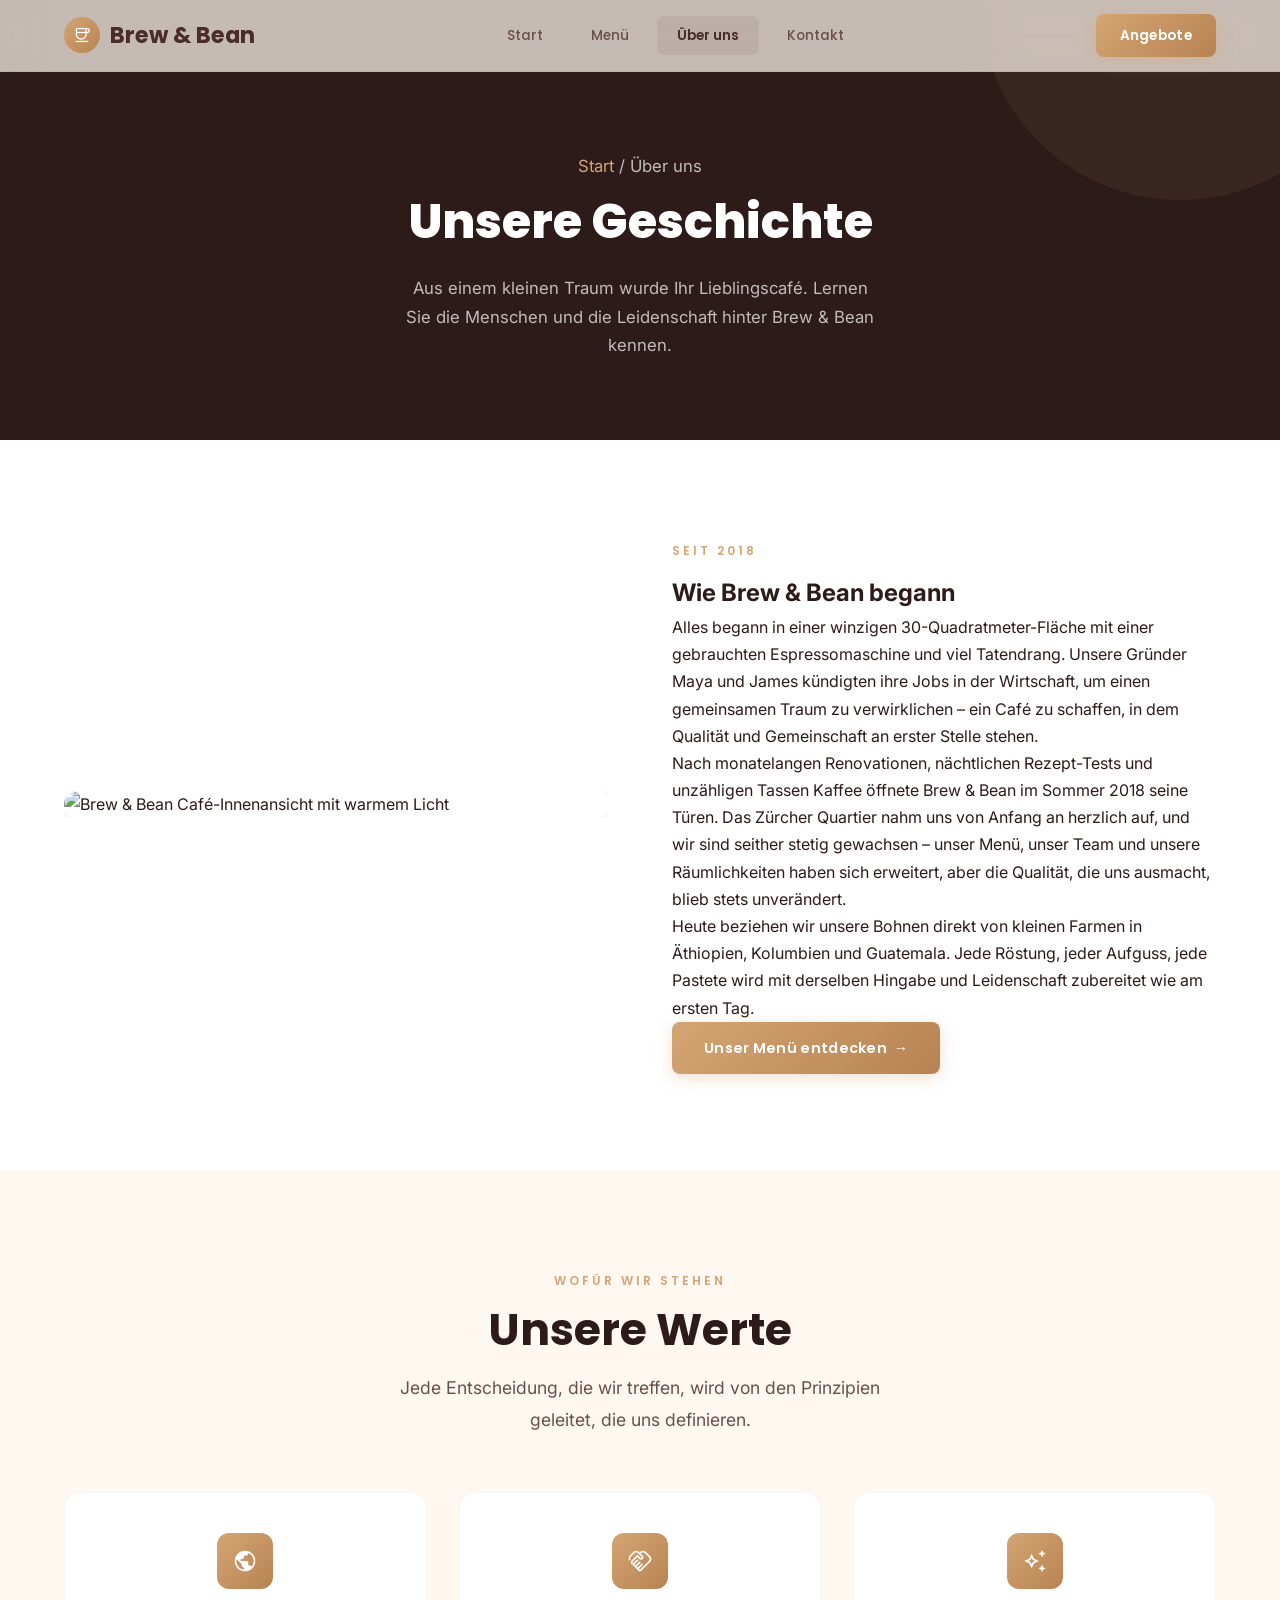
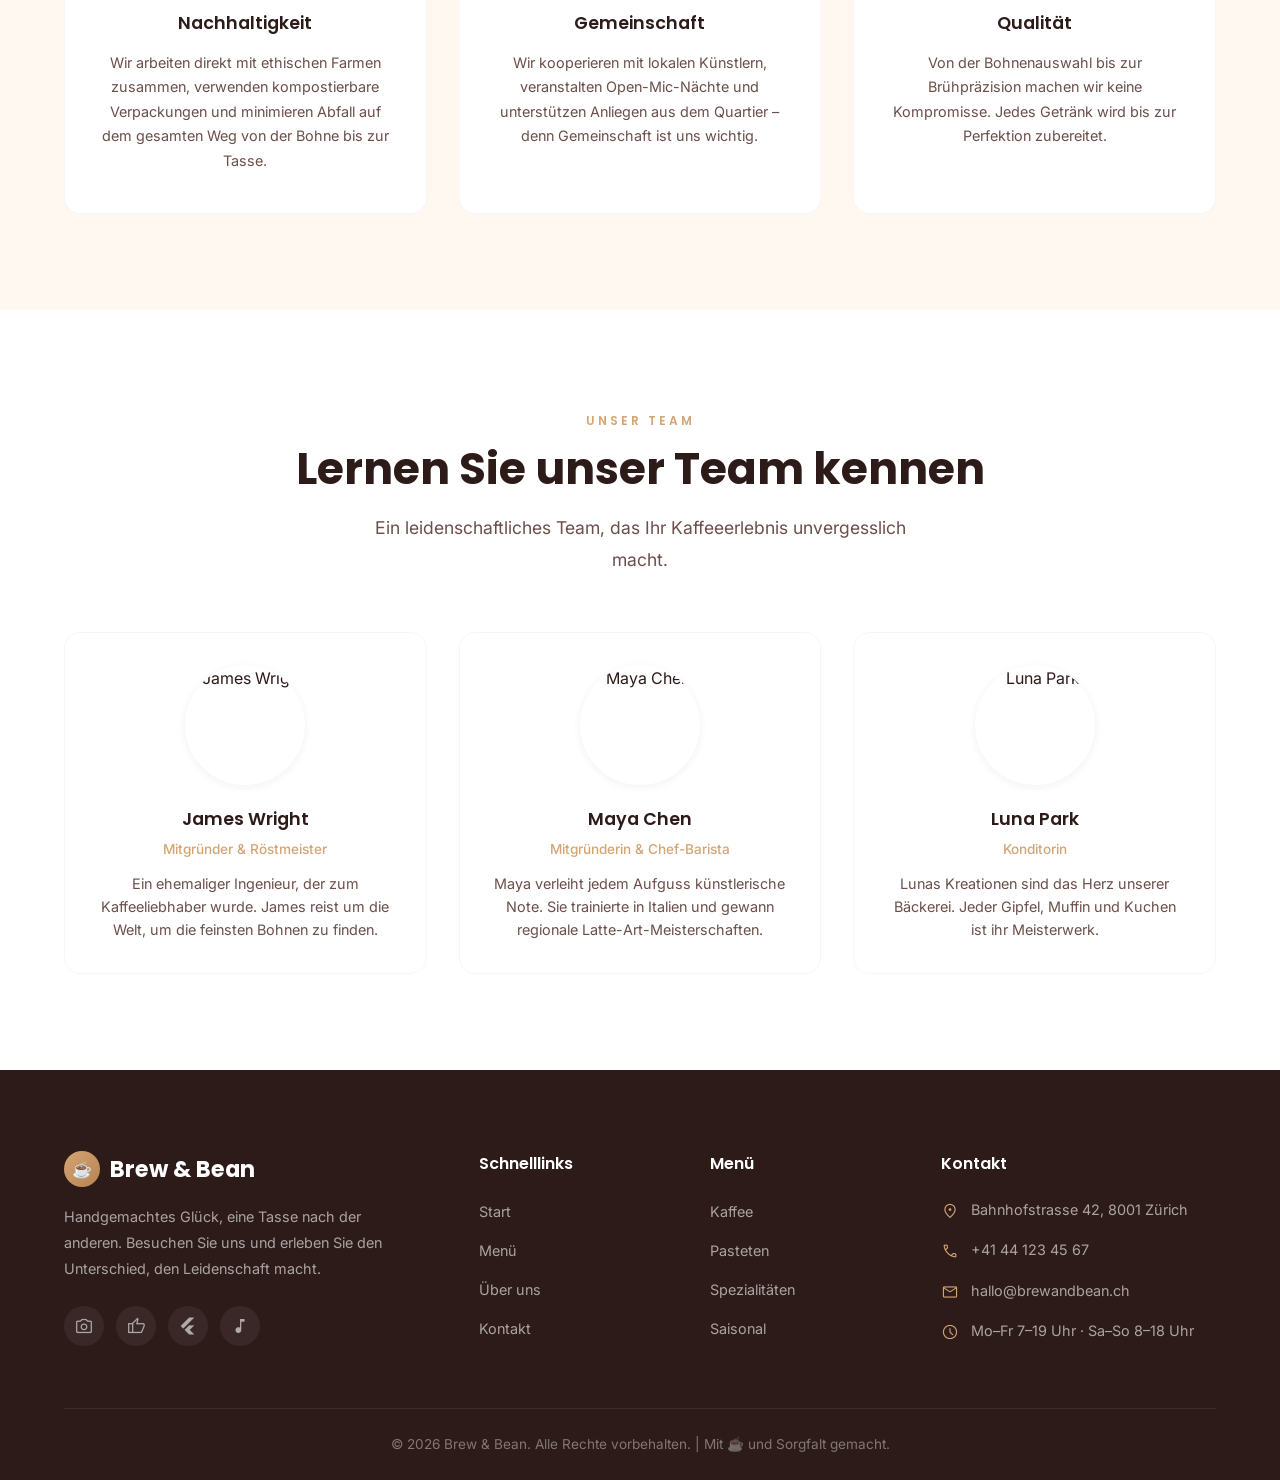
==== commit 51aa6964: "Add Decap CMS with headless content management - admin/ folder with CMS dashboard and content model " ====
--- a/about.html
+++ b/about.html
@@ -48,8 +48,8 @@
   <section class="page-hero" id="main-content">
     <div class="container">
       <p class="page-hero-breadcrumb"><a href="index.html">Start</a> / Über uns</p>
-      <h1>Unsere Geschichte</h1>
-      <p>Aus einem kleinen Traum wurde Ihr Lieblingscafé. Lernen Sie die Menschen und die Leidenschaft hinter Brew & Bean kennen.</p>
+      <h1 data-cms="about.heroTitle">Unsere Geschichte</h1>
+      <p data-cms="about.heroSubtitle">Aus einem kleinen Traum wurde Ihr Lieblingscafé. Lernen Sie die Menschen und die Leidenschaft hinter Brew & Bean kennen.</p>
     </div>
   </section>
 
@@ -61,11 +61,11 @@
           <img class="about-hero-image reveal" src="https://images.unsplash.com/photo-1442512595331-e89e73853f31?w=700&q=80" alt="Brew & Bean Café-Innenansicht mit warmem Licht" loading="lazy">
         </div>
         <div class="animate">
-          <span class="section-label">Seit 2018</span>
-          <h2 id="story-title">Wie Brew & Bean begann</h2>
-          <p>Alles begann in einer winzigen 30-Quadratmeter-Fläche mit einer gebrauchten Espressomaschine und viel Tatendrang. Unsere Gründer Maya und James kündigten ihre Jobs in der Wirtschaft, um einen gemeinsamen Traum zu verwirklichen – ein Café zu schaffen, in dem Qualität und Gemeinschaft an erster Stelle stehen.</p>
-          <p>Nach monatelangen Renovationen, nächtlichen Rezept-Tests und unzähligen Tassen Kaffee öffnete Brew & Bean im Sommer 2018 seine Türen. Das Zürcher Quartier nahm uns von Anfang an herzlich auf, und wir sind seither stetig gewachsen – unser Menü, unser Team und unsere Räumlichkeiten haben sich erweitert, aber die Qualität, die uns ausmacht, blieb stets unverändert.</p>
-          <p>Heute beziehen wir unsere Bohnen direkt von kleinen Farmen in Äthiopien, Kolumbien und Guatemala. Jede Röstung, jeder Aufguss, jede Pastete wird mit derselben Hingabe und Leidenschaft zubereitet wie am ersten Tag.</p>
+          <span class="section-label" data-cms="about.sectionLabel">Seit 2018</span>
+          <h2 id="story-title" data-cms="about.title">Wie Brew & Bean begann</h2>
+          <p data-cms="about.p1">Alles begann in einer winzigen 30-Quadratmeter-Fläche mit einer gebrauchten Espressomaschine und viel Tatendrang. Unsere Gründer Maya und James kündigten ihre Jobs in der Wirtschaft, um einen gemeinsamen Traum zu verwirklichen – ein Café zu schaffen, in dem Qualität und Gemeinschaft an erster Stelle stehen.</p>
+          <p data-cms="about.p2">Nach monatelangen Renovationen, nächtlichen Rezept-Tests und unzähligen Tassen Kaffee öffnete Brew & Bean im Sommer 2018 seine Türen. Das Zürcher Quartier nahm uns von Anfang an herzlich auf, und wir sind seither stetig gewachsen – unser Menü, unser Team und unsere Räumlichkeiten haben sich erweitert, aber die Qualität, die uns ausmacht, blieb stets unverändert.</p>
+          <p data-cms="about.p3">Heute beziehen wir unsere Bohnen direkt von kleinen Farmen in Äthiopien, Kolumbien und Guatemala. Jede Röstung, jeder Aufguss, jede Pastete wird mit derselben Hingabe und Leidenschaft zubereitet wie am ersten Tag.</p>
           <a href="menu.html" class="btn btn-primary">Unser Menü entdecken &nbsp;→</a>
         </div>
       </div>
@@ -76,25 +76,25 @@
   <section class="about-values section" aria-labelledby="values-title">
     <div class="container">
       <div class="text-center animate">
-        <span class="section-label">Wofür wir stehen</span>
-        <h2 class="section-title" id="values-title">Unsere Werte</h2>
-        <p class="section-subtitle">Jede Entscheidung, die wir treffen, wird von den Prinzipien geleitet, die uns definieren.</p>
+        <span class="section-label" data-cms="about.valuesSectionLabel">Wofür wir stehen</span>
+        <h2 class="section-title" id="values-title" data-cms="about.valuesTitle">Unsere Werte</h2>
+        <p class="section-subtitle" data-cms="about.valuesSubtitle">Jede Entscheidung, die wir treffen, wird von den Prinzipien geleitet, die uns definieren.</p>
       </div>
       <div class="values-grid">
         <article class="value-card animate delay-1">
-          <div class="value-icon" aria-hidden="true"><span class="material-symbols-outlined" aria-hidden="true">public</span></div>
-          <h3>Nachhaltigkeit</h3>
-          <p>Wir arbeiten direkt mit ethischen Farmen zusammen, verwenden kompostierbare Verpackungen und minimieren Abfall auf dem gesamten Weg von der Bohne bis zur Tasse.</p>
+          <div class="value-icon" aria-hidden="true"><span class="material-symbols-outlined" aria-hidden="true" data-cms="about.values.0.icon">public</span></div>
+          <h3 data-cms="about.values.0.title">Nachhaltigkeit</h3>
+          <p data-cms="about.values.0.desc">Wir arbeiten direkt mit ethischen Farmen zusammen, verwenden kompostierbare Verpackungen und minimieren Abfall auf dem gesamten Weg von der Bohne bis zur Tasse.</p>
         </article>
         <article class="value-card animate delay-2">
-          <div class="value-icon" aria-hidden="true"><span class="material-symbols-outlined" aria-hidden="true">handshake</span></div>
-          <h3>Gemeinschaft</h3>
-          <p>Wir kooperieren mit lokalen Künstlern, veranstalten Open-Mic-Nächte und unterstützen Anliegen aus dem Quartier – denn Gemeinschaft ist uns wichtig.</p>
+          <div class="value-icon" aria-hidden="true"><span class="material-symbols-outlined" aria-hidden="true" data-cms="about.values.1.icon">handshake</span></div>
+          <h3 data-cms="about.values.1.title">Gemeinschaft</h3>
+          <p data-cms="about.values.1.desc">Wir kooperieren mit lokalen Künstlern, veranstalten Open-Mic-Nächte und unterstützen Anliegen aus dem Quartier – denn Gemeinschaft ist uns wichtig.</p>
         </article>
         <article class="value-card animate delay-3">
-          <div class="value-icon" aria-hidden="true"><span class="material-symbols-outlined" aria-hidden="true">auto_awesome</span></div>
-          <h3>Qualität</h3>
-          <p>Von der Bohnenauswahl bis zur Brühpräzision machen wir keine Kompromisse. Jedes Getränk wird bis zur Perfektion zubereitet.</p>
+          <div class="value-icon" aria-hidden="true"><span class="material-symbols-outlined" aria-hidden="true" data-cms="about.values.2.icon">auto_awesome</span></div>
+          <h3 data-cms="about.values.2.title">Qualität</h3>
+          <p data-cms="about.values.2.desc">Von der Bohnenauswahl bis zur Brühpräzision machen wir keine Kompromisse. Jedes Getränk wird bis zur Perfektion zubereitet.</p>
         </article>
       </div>
     </div>
@@ -104,28 +104,28 @@
   <section class="about-team section" aria-labelledby="team-title">
     <div class="container">
       <div class="text-center animate">
-        <span class="section-label">Unser Team</span>
-        <h2 class="section-title" id="team-title">Lernen Sie unser Team kennen</h2>
-        <p class="section-subtitle">Ein leidenschaftliches Team, das Ihr Kaffeeerlebnis unvergesslich macht.</p>
+        <span class="section-label" data-cms="about.teamSectionLabel">Unser Team</span>
+        <h2 class="section-title" id="team-title" data-cms="about.teamTitle">Lernen Sie unser Team kennen</h2>
+        <p class="section-subtitle" data-cms="about.teamSubtitle">Ein leidenschaftliches Team, das Ihr Kaffeeerlebnis unvergesslich macht.</p>
       </div>
       <div class="team-grid">
         <article class="team-card animate delay-1">
-          <img class="team-photo" src="https://images.unsplash.com/photo-1507003211169-0a1dd7228f2d?w=200&q=80" alt="James Wright — Mitgründer & Röstmeister" loading="lazy">
-          <h3>James Wright</h3>
-          <p class="role">Mitgründer & Röstmeister</p>
-          <p>Ein ehemaliger Ingenieur, der zum Kaffeeliebhaber wurde. James reist um die Welt, um die feinsten Bohnen zu finden.</p>
+          <img class="team-photo" src="https://images.unsplash.com/photo-1507003211169-0a1dd7228f2d?w=200&q=80" alt="James Wright" loading="lazy">
+          <h3 data-cms="about.team.0.name">James Wright</h3>
+          <p class="role" data-cms="about.team.0.role">Mitgründer & Röstmeister</p>
+          <p data-cms="about.team.0.bio">Ein ehemaliger Ingenieur, der zum Kaffeeliebhaber wurde. James reist um die Welt, um die feinsten Bohnen zu finden.</p>
         </article>
         <article class="team-card animate delay-2">
-          <img class="team-photo" src="https://images.unsplash.com/photo-1494790108377-be9c29b29330?w=200&q=80" alt="Maya Chen — Mitgründerin & Chef-Barista" loading="lazy">
-          <h3>Maya Chen</h3>
-          <p class="role">Mitgründerin & Chef-Barista</p>
-          <p>Maya verleiht jedem Aufguss künstlerische Note. Sie trainierte in Italien und gewann regionale Latte-Art-Meisterschaften.</p>
+          <img class="team-photo" src="https://images.unsplash.com/photo-1494790108377-be9c29b29330?w=200&q=80" alt="Maya Chen" loading="lazy">
+          <h3 data-cms="about.team.1.name">Maya Chen</h3>
+          <p class="role" data-cms="about.team.1.role">Mitgründerin & Chef-Barista</p>
+          <p data-cms="about.team.1.bio">Maya verleiht jedem Aufguss künstlerische Note. Sie trainierte in Italien und gewann regionale Latte-Art-Meisterschaften.</p>
         </article>
         <article class="team-card animate delay-3">
-          <img class="team-photo" src="https://images.unsplash.com/photo-1438761681033-6461ffad8d80?w=200&q=80" alt="Luna Park — Konditorin" loading="lazy">
-          <h3>Luna Park</h3>
-          <p class="role">Konditorin</p>
-          <p>Lunas Kreationen sind das Herz unserer Bäckerei. Jeder Gipfel, Muffin und Kuchen ist ihr Meisterwerk.</p>
+          <img class="team-photo" src="https://images.unsplash.com/photo-1438761681033-6461ffad8d80?w=200&q=80" alt="Luna Park" loading="lazy">
+          <h3 data-cms="about.team.2.name">Luna Park</h3>
+          <p class="role" data-cms="about.team.2.role">Konditorin</p>
+          <p data-cms="about.team.2.bio">Lunas Kreationen sind das Herz unserer Bäckerei. Jeder Gipfel, Muffin und Keks ist ihr Meisterwerk.</p>
         </article>
       </div>
     </div>
@@ -169,10 +169,10 @@
         <div>
           <h4>Kontakt</h4>
           <ul class="footer-contact">
-            <li><span class="icon" aria-hidden="true"><span class="material-symbols-outlined" aria-hidden="true">location_on</span></span> Bahnhofstrasse 42, 8001 Zürich</li>
-            <li><span class="icon" aria-hidden="true"><span class="material-symbols-outlined" aria-hidden="true">phone</span></span> +41 44 123 45 67</li>
-            <li><span class="icon" aria-hidden="true"><span class="material-symbols-outlined" aria-hidden="true">mail</span></span> hallo@brewandbean.ch</li>
-            <li><span class="icon" aria-hidden="true"><span class="material-symbols-outlined" aria-hidden="true">access_time</span></span> Mo–Fr 7–19 Uhr · Sa–So 8–18 Uhr</li>
+            <li><span class="icon" aria-hidden="true"><span class="material-symbols-outlined" aria-hidden="true">location_on</span></span> <span data-cms="site.address">Bahnhofstrasse 42, 8001 Zürich</span></li>
+            <li><span class="icon" aria-hidden="true"><span class="material-symbols-outlined" aria-hidden="true">phone</span></span> <span data-cms="site.phone">+41 44 123 45 67</span></li>
+            <li><span class="icon" aria-hidden="true"><span class="material-symbols-outlined" aria-hidden="true">mail</span></span> <span data-cms="site.email">hallo@brewandbean.ch</span></li>
+            <li><span class="icon" aria-hidden="true"><span class="material-symbols-outlined" aria-hidden="true">access_time</span></span> <span data-cms="site.hours">Mo–Fr 7–19 Uhr · Sa–So 8–18 Uhr</span></li>
           </ul>
         </div>
       </div>
@@ -183,6 +183,7 @@
   </footer>
 
   <button class="back-to-top" aria-label="Nach oben scrollen">↑</button>
+  <script src="js/content-loader.js"></script>
   <script src="js/main.js"></script>
 </body>
 </html>
--- a/css/style.css
+++ b/css/style.css
@@ -7,14 +7,14 @@
 }
 
 :root {
-  --cream: #FFF8F0;
-  --dark-coffee: #2D1B1A;
-  --medium-brown: #6B4F4A;
-  --amber: #D4A574;
-  --rich-coffee: #4A2C2A;
-  --white: #FFFFFF;
-  --light-beige: #F5EDE3;
-  --gradient: linear-gradient(135deg, #D4A574, #B88352);
+  --cream: #fff8f0;
+  --dark-coffee: #2d1b1a;
+  --medium-brown: #6b4f4a;
+  --amber: #d4a574;
+  --rich-coffee: #4a2c2a;
+  --white: #ffffff;
+  --light-beige: #f5ede3;
+  --gradient: linear-gradient(135deg, #d4a574, #b88352);
   --shadow-sm: 0 2px 8px rgba(45, 27, 26, 0.06);
   --shadow-md: 0 8px 24px rgba(45, 27, 26, 0.1);
   --shadow-lg: 0 16px 48px rgba(45, 27, 26, 0.12);
@@ -22,8 +22,8 @@
   --radius-md: 12px;
   --radius-lg: 16px;
   --radius-xl: 24px;
-  --font-heading: 'Poppins', sans-serif;
-  --font-body: 'Inter', sans-serif;
+  --font-heading: "Poppins", sans-serif;
+  --font-body: "Inter", sans-serif;
   --nav-height: 72px;
   --max-width: 1200px;
   --transition: 0.3s cubic-bezier(0.4, 0, 0.2, 1);
@@ -356,6 +356,37 @@
     opacity: 1;
     pointer-events: all;
   }
+
+  .nav .container {
+    gap: 16px;
+  }
+
+  .nav-toggle {
+    margin-left: auto;
+  }
+}
+
+@media (max-width: 360px) {
+  .nav-logo {
+    font-size: 1.1rem;
+    gap: 6px;
+  }
+
+  .nav-logo-icon {
+    width: 30px;
+    height: 30px;
+    font-size: 0.9rem;
+  }
+
+  .nav .container {
+    gap: 12px;
+    padding: 0 12px;
+  }
+
+  .nav-links {
+    width: 240px;
+    padding: 80px 24px 32px;
+  }
 }
 
 /* ========== HERO ========== */
@@ -383,7 +414,11 @@
 .hero-overlay {
   position: absolute;
   inset: 0;
-  background: linear-gradient(135deg, rgba(45, 27, 26, 0.7) 0%, rgba(45, 27, 26, 0.3) 100%);
+  background: linear-gradient(
+    135deg,
+    rgba(45, 27, 26, 0.7) 0%,
+    rgba(45, 27, 26, 0.3) 100%
+  );
   z-index: 1;
 }
 
@@ -418,14 +453,19 @@
 .hero-badge-dot {
   width: 8px;
   height: 8px;
-  background: #4ADE80;
+  background: #4ade80;
   border-radius: 50%;
   animation: pulse-dot 2s infinite;
 }
 
 @keyframes pulse-dot {
-  0%, 100% { opacity: 1; }
-  50% { opacity: 0.4; }
+  0%,
+  100% {
+    opacity: 1;
+  }
+  50% {
+    opacity: 0.4;
+  }
 }
 
 .hero-title {
@@ -478,14 +518,23 @@
   position: absolute;
   width: 80%;
   height: 80%;
-  background: radial-gradient(circle, rgba(212, 165, 116, 0.3) 0%, transparent 70%);
+  background: radial-gradient(
+    circle,
+    rgba(212, 165, 116, 0.3) 0%,
+    transparent 70%
+  );
   border-radius: 50%;
   animation: float 6s ease-in-out infinite;
 }
 
 @keyframes float {
-  0%, 100% { transform: translateY(0) scale(1); }
-  50% { transform: translateY(-16px) scale(1.02); }
+  0%,
+  100% {
+    transform: translateY(0) scale(1);
+  }
+  50% {
+    transform: translateY(-16px) scale(1.02);
+  }
 }
 
 .hero-image-wrap img {
@@ -566,6 +615,89 @@
   }
 }
 
+@media (max-width: 420px) {
+  .hero-content {
+    display: flex;
+    flex-direction: column;
+    align-items: center;
+    text-align: center;
+  }
+
+  .hero-badge {
+    margin-left: auto;
+    margin-right: auto;
+  }
+
+  .hero-text {
+    max-width: 100%;
+  }
+
+  .hero-stats {
+    flex-direction: column;
+    align-items: center;
+    gap: 20px;
+  }
+
+  .hero-image-wrap {
+    max-width: 240px;
+  }
+}
+
+@media (max-width: 360px) {
+  .hero-content {
+    width: 100%;
+    align-items: center;
+    text-align: center;
+  }
+
+  .hero-title {
+    font-size: clamp(1.5rem, 5vw, 2.5rem);
+    margin-bottom: 16px;
+  }
+
+  .hero-text {
+    max-width: 100%;
+    font-size: 0.95rem;
+    margin: 0 auto 24px;
+  }
+
+  .hero-badge {
+    display: flex;
+    justify-content: center;
+    width: 100%;
+    margin: 0 auto 16px;
+  }
+
+  .hero-buttons {
+    width: 100%;
+    flex-direction: column;
+    align-items: stretch;
+  }
+
+  .hero-buttons .btn {
+    width: 100%;
+    justify-content: center;
+  }
+
+  .hero-stats {
+    width: 100%;
+    gap: 16px;
+  }
+
+  .hero-stat {
+    flex: 1;
+    min-width: 0;
+  }
+
+  .hero-stat-number {
+    font-size: 1.4rem;
+  }
+
+  .hero-stat-label {
+    font-size: 0.7rem;
+  }
+}
+
 /* ========== FEATURES / HIGHLIGHTS ========== */
 .features {
   background: var(--white);
@@ -837,7 +969,7 @@
 }
 
 .testimonial-stars {
-  color: #FBBF24;
+  color: #fbbf24;
   font-size: 1rem;
   margin-bottom: 16px;
   letter-spacing: 2px;
@@ -896,7 +1028,7 @@
 }
 
 .newsletter::before {
-  content: '';
+  content: "";
   position: absolute;
   width: 300px;
   height: 300px;
@@ -907,7 +1039,7 @@
 }
 
 .newsletter::after {
-  content: '';
+  content: "";
   position: absolute;
   width: 200px;
   height: 200px;
@@ -1097,7 +1229,7 @@
 }
 
 .page-hero::after {
-  content: '';
+  content: "";
   position: absolute;
   width: 400px;
   height: 400px;
@@ -1212,7 +1344,7 @@
 }
 
 .menu-section-title::after {
-  content: '';
+  content: "";
   flex: 1;
   height: 1px;
   background: rgba(45, 27, 26, 0.1);
@@ -1443,13 +1575,13 @@
 
 .form-group .error-message {
   font-size: 0.8rem;
-  color: #DC2626;
+  color: #dc2626;
   display: none;
 }
 
 .form-group.error input,
 .form-group.error textarea {
-  border-color: #DC2626;
+  border-color: #dc2626;
 }
 
 .form-group.error .error-message {
@@ -1458,7 +1590,7 @@
 
 .form-group.success input,
 .form-group.success textarea {
-  border-color: #16A34A;
+  border-color: #16a34a;
 }
 
 .form-submit {
@@ -1555,8 +1687,9 @@
 .animate {
   opacity: 0;
   transform: translateY(30px);
-  transition: opacity 0.7s cubic-bezier(0.4, 0, 0.2, 1),
-              transform 0.7s cubic-bezier(0.4, 0, 0.2, 1);
+  transition:
+    opacity 0.7s cubic-bezier(0.4, 0, 0.2, 1),
+    transform 0.7s cubic-bezier(0.4, 0, 0.2, 1);
 }
 
 .animate.visible {
@@ -1576,8 +1709,9 @@
 .animate-scale {
   opacity: 0;
   transform: scale(0.92);
-  transition: opacity 0.6s cubic-bezier(0.4, 0, 0.2, 1),
-              transform 0.6s cubic-bezier(0.4, 0, 0.2, 1);
+  transition:
+    opacity 0.6s cubic-bezier(0.4, 0, 0.2, 1),
+    transform 0.6s cubic-bezier(0.4, 0, 0.2, 1);
 }
 
 .animate-scale.visible {
@@ -1585,11 +1719,21 @@
   transform: scale(1);
 }
 
-.delay-1 { transition-delay: 0.1s; }
-.delay-2 { transition-delay: 0.2s; }
-.delay-3 { transition-delay: 0.3s; }
-.delay-4 { transition-delay: 0.4s; }
-.delay-5 { transition-delay: 0.5s; }
+.delay-1 {
+  transition-delay: 0.1s;
+}
+.delay-2 {
+  transition-delay: 0.2s;
+}
+.delay-3 {
+  transition-delay: 0.3s;
+}
+.delay-4 {
+  transition-delay: 0.4s;
+}
+.delay-5 {
+  transition-delay: 0.5s;
+}
 
 @media (prefers-reduced-motion: reduce) {
   .animate,
@@ -1626,7 +1770,7 @@
   width: 72px;
   height: 72px;
   margin: 0 auto 24px;
-  background: #16A34A;
+  background: #16a34a;
   border-radius: 50%;
   display: flex;
   align-items: center;
@@ -1659,7 +1803,9 @@
 }
 
 @keyframes spin {
-  to { transform: rotate(360deg); }
+  to {
+    transform: rotate(360deg);
+  }
 }
 
 /* ========== TESTIMONIALS CAROUSEL ========== */
@@ -1694,7 +1840,7 @@
 }
 
 .testimonial-slide .testimonial-stars {
-  color: #FBBF24;
+  color: #fbbf24;
   font-size: 1rem;
   margin-bottom: 16px;
   letter-spacing: 2px;
@@ -1817,7 +1963,11 @@
 
 /* ========== MATERIAL SYMBOLS ========== */
 .material-symbols-outlined {
-  font-variation-settings: 'FILL' 0, 'wght' 300, 'GRAD' 0, 'opsz' 24;
+  font-variation-settings:
+    "FILL" 0,
+    "wght" 300,
+    "GRAD" 0,
+    "opsz" 24;
   display: inline-flex;
   align-items: center;
   justify-content: center;
@@ -1885,8 +2035,13 @@
 }
 
 @keyframes gradient-shift {
-  0%, 100% { background-position: 0% 50%; }
-  50% { background-position: 100% 50%; }
+  0%,
+  100% {
+    background-position: 0% 50%;
+  }
+  50% {
+    background-position: 100% 50%;
+  }
 }
 
 /* ========== PREMIUM: IMAGE REVEAL ========== */
@@ -1894,9 +2049,10 @@
   opacity: 0;
   clip-path: inset(0 0 8% 0);
   transform: translateY(20px);
-  transition: opacity 0.8s cubic-bezier(0.4, 0, 0.2, 1),
-              clip-path 0.8s cubic-bezier(0.4, 0, 0.2, 1),
-              transform 0.8s cubic-bezier(0.4, 0, 0.2, 1);
+  transition:
+    opacity 0.8s cubic-bezier(0.4, 0, 0.2, 1),
+    clip-path 0.8s cubic-bezier(0.4, 0, 0.2, 1),
+    transform 0.8s cubic-bezier(0.4, 0, 0.2, 1);
 }
 
 .reveal.visible {
@@ -1922,7 +2078,7 @@
 }
 
 .menu-item-price::before {
-  content: '';
+  content: "";
   width: 6px;
   height: 6px;
   border-radius: 50%;
